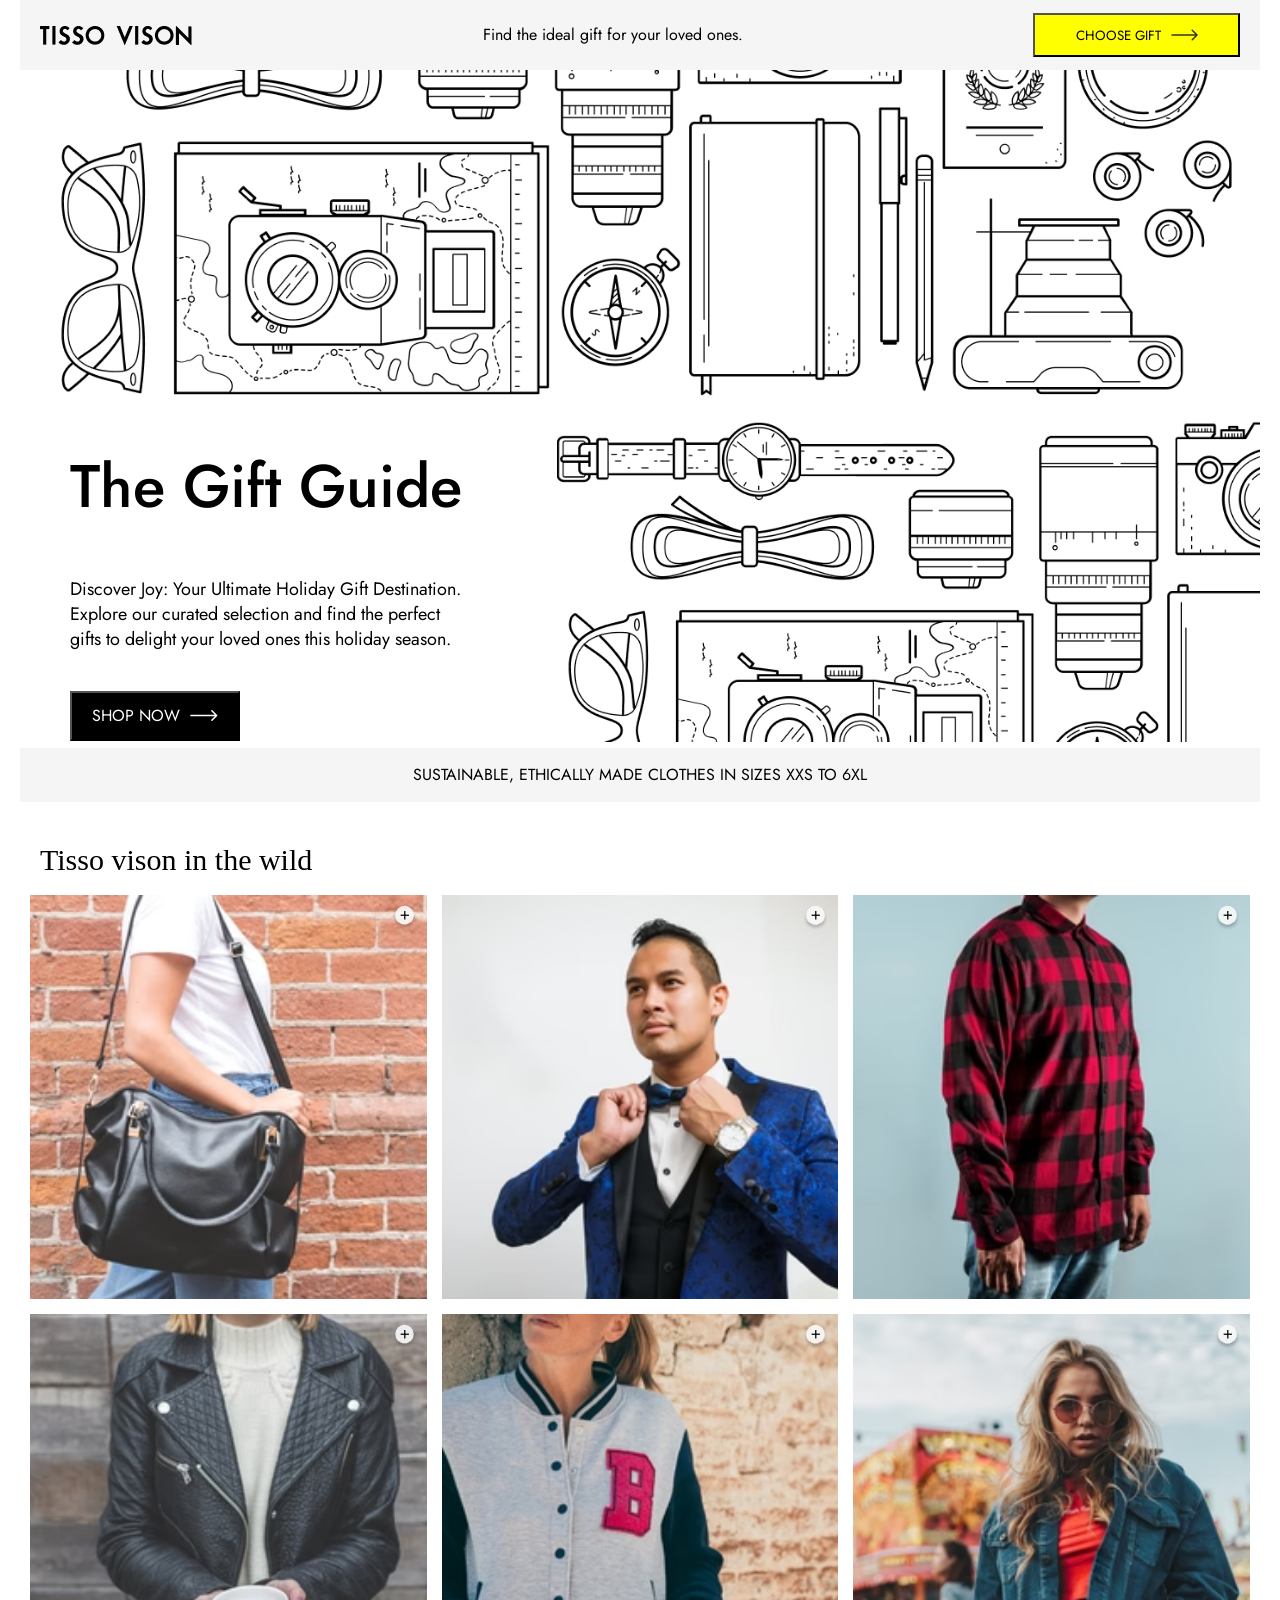
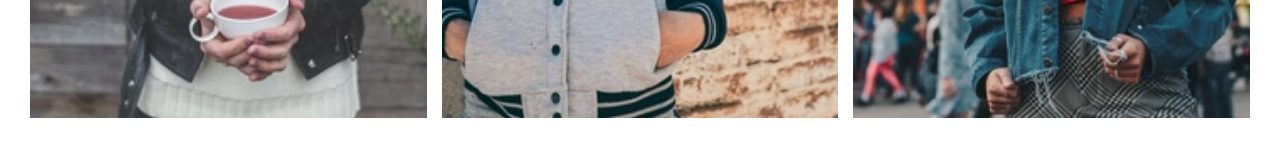
==== index.html @ 4277626e "newDeploy" ====
<!DOCTYPE html>
<html lang="en">

<head>
    <meta charset="UTF-8">
    <meta name="viewport" content="width=device-width, initial-scale=1.0">

    <title>Tisso Vison - Gift Guide</title>
    <meta name="description"
        content="Tisso Vision - Discover the ultimate holiday gift guide. Find sustainable, ethically made gifts for your loved ones.">
    <link rel="icon" type="image/png" href="/NewFolder/assets/favicon3.jpg">
    <link rel="stylesheet" href="https://cdnjs.cloudflare.com/ajax/libs/font-awesome/7.0.0/css/all.min.css"
        integrity="sha512-DxV+EoADOkOygM4IR9yXP8Sb2qwgidEmeqAEmDKIOfPRQZOWbXCzLC6vjbZyy0vPisbH2SyW27+ddLVCN+OMzQ=="
        crossorigin="anonymous" referrerpolicy="no-referrer" />

    <link href="https://fonts.googleapis.com/css2?family=Jost:wght@400;500;700&display=swap" rel="stylesheet">

    <meta property="og:title" content="Tisso Vision - Gift Guide">
    <meta property="og:description"
        content="Discover the ultimate holiday gift guide. Find sustainable, ethically made gifts for your loved ones.">
    <meta property="og:image" content="/NewFolder/assets/favicon3.jpg">
    <meta property="og:url" content="https://yourwebsite.com">
    <meta property="og:type" content="website">

    <meta name="twitter:card" content="summary_large_image">
    <meta name="twitter:title" content="Tisso Vison - Gift Guide">
    <meta name="twitter:description"
        content="Discover the ultimate holiday gift guide. Find sustainable, ethically made gifts for your loved ones.">
    <meta name="twitter:image" content="/NewFolder/assets/favicon3.jpg">

    <link rel="stylesheet" href="/NewFolder/styles/base.css">
    <link rel="stylesheet" href="/NewFolder/styles/header.css">
    <link rel="stylesheet" href="/NewFolder/styles/hero.css">
    <link rel="stylesheet" href="/NewFolder/styles/banner.css">
    <link rel="stylesheet" href="/NewFolder/styles/product.css">
    <link rel="stylesheet" href="/NewFolder/styles/modal.css">
    <link rel="stylesheet" href="/NewFolder/mediaqueries/ipad.css">
    <link rel="stylesheet" href="/NewFolder/mediaqueries/mobile.css">
    <link rel="stylesheet" href="/NewFolder/mediaqueries/laptop.css">
</head>

<body>
    <div class="header-wrapper">
        <div class="container">
            <div class="header-section">
                <div class="header-hamburger"><img src="/NewFolder/assets/hamBurger.svg" alt="menu"></div>
                <div class="header-logo"><img src="/NewFolder/assets/Logo.png" alt="Logo"></div>
                <div class="header-description">Find the ideal gift for your loved ones.</div>
                <div class="header-button"><button class="header-button">CHOOSE GIFT <img
                            src="/NewFolder/assets/ArrowBlack.svg" alt=""></button></div>
            </div>
        </div>
    </div>

    <div class="hero-wrapper">
        <div class="container">
            <div class="hero-part1">
                <div class="hero-image1"><img src="/NewFolder/assets/img01.jpg" alt="img1"></div>
            </div>
            <div class="hero-logo-mobile">The Gift Guide</div>
            <div class="hero-description-mobile">Discover Joy: Your Ultimate Holiday Gift Destination.</div>
            <div class="hero-part2">
                <div class="hero-part2-text">
                    <div class="hero-logo">The Gift Guide</div>
                    <div class="hero-description">Discover Joy: Your Ultimate Holiday Gift Destination. Explore our
                        curated selection and find the perfect gifts to delight your loved ones this holiday season.
                    </div>
                    <div class="hero-button"><button class="hero-button">Shop Now <img
                                src="/NewFolder/assets/ArrowWhite.svg" alt=""></button></div>
                </div>
                <div class="hero-part2-image"><img src="/NewFolder/assets/img02.jpg" alt="img2">
                    <button class="hero-button-mobile">Shop Now <img src="/NewFolder/assets/ArrowWhite.svg"
                            alt=""></button>
                </div>
            </div>
        </div>
    </div>

    <div class="banner-wrapper">
        <div class="container">
            <div class="banner-section">SUSTAINABLE, ETHICALLY MADE CLOTHES IN SIZES XXS TO 6XL</div>
            <div class="banner-section-mobile">SUSTAINABLE, ETHICALLY MADE ACTIVEWEAR</div>
        </div>
    </div>

    <div class="product-wrapper">
        <div class="container">
            <div class="product-section">
                <div class="product-logo">Tisso vison in the wild</div>
                <div class="product-imagebox">
                    <div class="imagebox" data-id="1"><img class="image-box-1" src="/NewFolder/assets/box1.png"
                            alt=""><img class="addicon-image" src="/NewFolder/assets/Addicon.svg" alt="addicon"
                            style="width: 25px; height: 25px;"></div>
                    <div class="imagebox" data-id="2"><img class="image-box-2" src="/NewFolder/assets/box2.png"
                            alt=""><img class="addicon-image" src="/NewFolder/assets/Addicon.svg" alt="addicon"
                            style="width: 25px; height: 25px;"></div>
                    <div class="imagebox" data-id="3"><img class="image-box-3" src="/NewFolder/assets/box3.png"
                            alt=""><img class="addicon-image" src="/NewFolder/assets/Addicon.svg" alt="addicon"
                            style="width: 25px; height: 25px;"></div>
                    <div class="imagebox" data-id="4"><img class="image-box-4" src="/NewFolder/assets/box4.png"
                            alt=""><img class="addicon-image" src="/NewFolder/assets/Addicon.svg" alt="addicon"
                            style="width: 25px; height: 25px;"></div>
                    <div class="imagebox" data-id="5"><img class="image-box-5" src="/NewFolder/assets/box5.png"
                            alt=""><img class="addicon-image" src="/NewFolder/assets/Addicon.svg" alt="addicon"
                            style="width: 25px; height: 25px;"></div>
                    <div class="imagebox" data-id="6"><img class="image-box-6" src="/NewFolder/assets/box6.png"
                            alt=""><img class="addicon-image" src="/NewFolder/assets/Addicon.svg" alt="addicon"
                            style="width: 25px; height: 25px;"></div>
                </div>
            </div>
        </div>
    </div>

    <div class="modal-overlay"></div>
    <div class="modal-wrapper">
        <div class="container">
            <div class="modal-section">
                <div class="modal-section-crossicon"><img src="/NewFolder/assets/closeicon.svg" alt=""></div>
                <div class="modal-section-part1">
                    <div class="modal-section-part1-image"><img src="" alt=""></div>
                    <div class="modal-section-part1-text">
                        <div class="modal-section-part1-logo"></div>
                        <div class="modal-section-part1-price">980,00€</div>
                        <div class="modal-section-part1-description">This one-piece swimsuit is crafted from jersey
                            featuring an allover micro Monogram motif in relief.</div>
                    </div>
                </div>
                <div class="modal-section-color">Color</div>
                <div class="modal-section-color-select">
                    <div class="modal-section-color1"
                        style="height: 42px; width: 5px; background-color: white; border-right: 0.1px solid black;">
                    </div>
                    <div class="modal-section-color1-name">White</div>
                    <div class="modal-section-color2"
                        style="height: 40px; width: 5px; background-color: black; border: 0.1px solid black"></div>
                    <div class="modal-section-color2-name">Black</div>
                </div>
                <div class="modal-section-size">Size</div>
                <div class="modal-section-sizechoice">
                    <select name="size" class="modal-section-sizechoicebar">
                        <option value="" disabled selected>Choose Size</option>
                        <option value="XS">XS</option>
                        <option value="S">S</option>
                        <option value="M">M</option>
                        <option value="L">L</option>
                        <option value="XL">XL</option>
                        <option value="XXL">XXL</option>
                    </select>
                    <div class="modal-section-sizechoice-icon"><img src="/NewFolder/assets/Vector.svg" alt=""
                            style="cursor: pointer;"></div>
                </div>
                <div class="modal-section-button"><button class="modal-section-button addtocart-button">Add To Cart <img
                            src="/NewFolder/assets/ArrowWhite.svg" alt=""></button></div>
            </div>
        </div>
    </div>

    <script src="/NewFolder/scripts/product.js"></script>
    <script src="/NewFolder/scripts/modal.js"></script>
</body>

</html>
---- NewFolder/styles/base.css ----
* {
    margin: 0%;
    padding: 0%;
    font-family: Jost;
}

.container {
    padding: 0px 20px;
}

body {
    max-width: 100%;
    gap: 0px;
    position: relative;
}
---- NewFolder/styles/header.css ----
.header-wrapper {
    width: 100%;
}

.header-hamburger {
    display: none;
}

.header-section {
    display: flex;
    align-items: center;
    justify-content: space-between;
    background: #f5f5f5;
    height: 70px;
    padding: 0px 20px;
}


.header-logo {
    width: 152px;
    height: 19px;
}

.header-description {
    width: 260px;
    height: 14px;
    font-family: Jost;
    font-weight: 400;
    font-style: Regular;
    font-size: 16px;
    line-height: 13.42px;
    letter-spacing: 0px;
    text-align: center;
    vertical-align: middle;
}

.header-button {
    display: flex;
    align-items: center;
    justify-content: center;
    width: 207px;
    height: 44px;
    top: 11.67px;
    left: 41px;
    background-color: yellow;
    cursor: pointer;
    transition: background-color 0.3s ease;
    gap: 10px;
}

.header-button:hover {
    background-color: white;
}
---- NewFolder/styles/hero.css ----
.hero-part1 {
    display: flex;
    align-items: center;
    justify-content: center;
    margin: 0%;
    padding: 0%;
    gap: 0%;
}

.hero-part1 img {
    max-width: 100%;
    max-height: 100%;
    object-fit: cover;
}


.hero-part2 {
    display: flex;
    max-width: 100%;
    max-height: 100%;
    margin: 0px;
}

.hero-part2-text {
    width: 38%;
    margin-top: 20px;
    padding-left: 50px;
}

.hero-part2-image {
    max-width: 100%;
    max-height: 100%;
}

.hero-part2-image img {
    max-width: 100%;
    object-fit: cover;
}

.hero-logo {
    width: 459px;
    height: 70px;
    top: 489px;
    left: 67px;
    font-family: Jost;
    font-weight: 500;
    font-style: Medium;
    font-size: 60px;
    line-height: 100%;
    letter-spacing: 0px;
    vertical-align: middle;
    margin-top: 25px;
}

.hero-description {
    width: 403px;
    height: 84px;
    top: 609px;
    left: 67px;
    font-family: Jost;
    font-weight: 400;
    font-style: Regular;
    font-size: 18px;
    line-height: 140%;
    letter-spacing: 0px;
    vertical-align: middle;
    margin-top: 50px;
    margin-bottom: 30px;
}

.hero-button,
.hero-button-mobile {
    display: flex;
    align-items: center;
    justify-content: center;
    gap: 10px;
    top: 14.26px;
    left: 55.07px;
    font-family: Jost;
    font-weight: 400;
    font-style: Regular;
    font-size: 16px;
    line-height: 20.48px;
    letter-spacing: 0px;
    text-align: center;
    vertical-align: middle;
    text-transform: uppercase;
    width: 170px;
    height: 50px;
    background-color: black;
    color: white;
    cursor: pointer;
    transition: background-color 0.3s ease;
}

.hero-button:hover,
.hero-button-mobile:hover {
    background-color: white;
    color: black;
}

.hero-logo-mobile,
.hero-description-mobile,
.hero-button-mobile {
    display: none;
}
---- NewFolder/styles/banner.css ----
.banner-section,
.banner-section-mobile {
    font-family: Jost;
    font-weight: 400;
    font-style: Regular;
    font-size: 16px;
    line-height: 13.42px;
    letter-spacing: 0px;
    text-align: center;
    vertical-align: middle;
    background-color: #f5f5f5;
    max-width: 100%;
    height: 34px;
    padding-top: 10px;
    padding-right: 50px;
    padding-bottom: 10px;
    padding-left: 50px;
    gap: 375px;
    display: flex;
    align-items: center;
    justify-content: center;
}

.banner-section-mobile {
    display: none;
}
---- NewFolder/styles/product.css ----
.product-section {
    margin: 40px 0px;
    max-width: 100%;
}

.product-logo {
    margin-left: 20px;
    width: 372px;
    height: 43px;
    font-family: Lustria;
    font-weight: 400;
    font-style: Regular;
    font-size: 30px;
    line-height: 120%;
    letter-spacing: 0px;
    vertical-align: middle;
    margin-bottom: 10px;
}

.product-imagebox {
    display: grid;
    grid-template-columns: repeat(3, auto);
    gap: 15px;
    margin-left: 10px;
    margin-right: 10px;
}

.imagebox {
    width: 100%;
    height: 404px;
    position: relative;
}

.imagebox img {
    width: 100%;
    height: 100%;
    object-fit: cover;
}

.addicon-image {
    width: 25px;
    height: 25px;
    position: absolute;
    top: 10px;
    right: 10px;
    cursor: pointer;
}
---- NewFolder/styles/modal.css ----
.modal-wrapper {
    display: none;
    background-color: #f5f5f5;
    width: 311px;
    height: 447px;
    margin-left: 35%;
    margin-bottom: 10%;
    position: fixed;
    top: 50%;
    right: 25%;
    transform: translate(-50%, -50%);
    z-index: 1000;
}

.modal-overlay {
    display: none;
    position: fixed;
    top: 0;
    left: 0;
    width: 100%;
    height: 100%;
    background: rgba(0, 0, 0, 0.4);
    backdrop-filter: blur(5px);
    z-index: 999;
}

.modal-section-crossicon {
    display: flex;
    align-items: center;
    justify-content: end;
    padding-top: 10px;
    cursor: pointer;
}

.modal-section-part1 {
    display: flex;
    align-items: center;
    justify-content: center;
}

.modal-section-part1-image {
    width: 350px;
    height: 140px;
    top: 36px;
    left: 17px;

}

.modal-section-part1-image img {
    object-fit: cover;
    width: 100%;
    height: 100%;
}

.modal-section-part1-text {
    margin-left: 6px;
}

.modal-section-part1-logo {
    width: 136px;
    height: 19px;
    top: 49px;
    left: 145px;
    font-family: Jost;
    font-weight: 300;
    font-style: Light;
    font-size: 16px;
    line-height: 120%;
    letter-spacing: 0px;
    vertical-align: middle;
}

.modal-section-part1-price {
    width: 64;
    height: 19;
    top: 88px;
    left: 145px;
    font-family: Lustria;
    font-weight: 400;
    font-style: Regular;
    font-size: 16px;
    line-height: 120%;
    letter-spacing: 0px;
    vertical-align: middle;
    margin-top: 7px;
}

.modal-section-part1-description {
    width: 146px;
    height: 60px;
    top: 119px;
    left: 145px;
    font-family: Jost;
    font-weight: 300;
    font-style: Light;
    font-size: 14px;
    line-height: 110.00000000000001%;
    letter-spacing: -1%;
    margin-top: 7px;
}

.modal-section-color {
    display: flex;
    align-items: center;
    justify-content: flex-start;
    width: 33;
    height: 18px;
    margin-top: 15px;
    margin-bottom: 10px;
    font-family: Jost;
    font-weight: 400;
    font-style: Regular;
    font-size: 14px;
    line-height: 130%;
    letter-spacing: 0%;
}

.modal-section-color-select {
    border: 1px solid black;
    display: flex;
    align-items: center;
}

.modal-section-color1-name {
    width: 122px;
    height: 40px;
    top: 35px;
    left: 15px;
    padding-left: 10px;
    cursor: pointer;
    display: flex;
    align-items: center;
    justify-content: flex-start;
}

.modal-section-color2-name {
    width: 122px;
    height: 40px;
    top: 35px;
    left: 15px;
    padding-left: 10px;
    cursor: pointer;
    display: flex;
    align-items: center;
    justify-content: flex-start;
}

.modal-section-size {
    margin-top: 15px;
    margin-bottom: 10px;
}

.modal-section-sizechoice {
    width: 271px;
    height: 40.1px;
    top: 24.35px;
    border-width: 0.5px;
    display: flex;
    align-items: center;
}

.modal-section-sizechoice-icon {
    border: 0.5px solid black;
    border-left: none;
    width: 40px;
    height: 40px;
    display: flex;
    align-items: center;
    justify-content: center;
}

.modal-section-sizechoicebar {
    width: 100%;
    height: 42px;
    top: 35px;
    left: 13px;
    font-family: Jost;
    font-weight: 400;
    font-style: Regular;
    font-size: 16px;
    line-height: 100%;
    letter-spacing: -2%;
    vertical-align: middle;
    display: flex;
    align-items: center;
    justify-content: center;
    appearance: none;
    border: 0.5px solid rgb(0, 0, 0);
    padding-left: 10px;
    border-radius: 0%;
}

.modal-section-button {
    width: 271px;
    height: 45px;
    top: 377px;
    left: 20px;
    color: white;
    display: flex;
    align-items: center;
    justify-content: center;
    gap: 10px;
    cursor: pointer;
    border: none;
    margin-top: 30px;
}

.addtocart-button {
    background-color: black;
    border: 1px solid black;
}

.addtocart-button:hover {
    background-color: white;
    color: black;
}
---- NewFolder/mediaqueries/ipad.css ----
@media (min-width: 768px) and (max-width: 1022px) {
    .hero-logo {
        max-width: 300px;
        height: 40px;
        font-size: 40px;
        margin: 0px;
    }

    .hero-description {
        max-width: 280px;
        height: 70px;
        font-size: 16px;
        margin: 10px 0px;
        margin-top: 20px;
    }

    .hero-button {
        display: none;
    }

    .hero-part2-text {
        padding-left: 35px;
    }
}
---- NewFolder/mediaqueries/mobile.css ----
@media (min-width: 375px)and (max-width: 1024px) {
    .header-hamburger {
        display: flex;
    }

    .header-description,
    .header-button,
    .hero-image1,
    .hero-description,
    .hero-button,
    .banner-section,
    .hero-part2-text {
        display: none;
    }

    .header-section {
        display: flex;
        align-items: center;
        justify-content: flex-start;
        gap: 30%;
    }

    .hero-logo-mobile {
        display: flex;
        align-items: center;
        justify-content: center;
        width: 100%;
        height: 30px;
        margin-top: 39px;
        left: 88.78px;
        font-family: Jost;
        font-weight: 500;
        font-style: Medium;
        font-size: 30px;
        line-height: 100%;
        letter-spacing: 0px;
        text-align: center;
        vertical-align: middle;
    }

    .hero-description-mobile {
        width: 100%;
        display: flex;
        align-items: center;
        justify-content: center;
        width: 100%;
        height: 42px;
        margin-top: 19px;
        left: 16.78px;
        font-family: Jost;
        font-weight: 400;
        font-style: Regular;
        font-size: 16px;
        line-height: 130%;
        letter-spacing: 0px;
        text-align: center;
    }



    .hero-button-mobile {
        position: absolute;
        top: 75%;
        left: 50%;
        transform: translateX(-50%);
        background-color: #000;
        color: #fff;
        border: none;
        cursor: pointer;
        font-size: 16px;
        height: 35px;
        padding-top: 0.5%;
        display: flex;
        align-items: center;
        justify-content: center;
    }

    .hero-button-mobile img {
        width: 28px;
    }

    .product-imagebox {
        grid-template-columns: repeat(2, 1fr);
    }

    .modal-wrapper {
        top: 50%;
        left: 15%;
    }

    .hero-part2 {
        width: 100%;
        max-width: 100%;
        position: relative;
        height: 315px;
        margin-bottom: 20px;
    }

    .hero-part2-image {
        position: relative;
        display: inline-block;
        width: 100%;
        height: 315px;
    }

    .hero-part2-image img {
        object-fit: cover;
        width: 100%;
        height: 100%;
    }

    .hero-button-mobile {
        position: absolute;
        bottom: 30px;
        left: 50%;
        transform: translateX(-50%);
        display: flex;
        align-items: center;
        justify-content: center;
        height: 50px;
    }

    .hero-button-mobile img {
        width: 40px;
        height: 20px;
    }

    .product-logo {
        display: flex;
        align-items: center;
        justify-content: center;
        width: 100%;
    }
}
---- NewFolder/mediaqueries/laptop.css ----
@media (min-width: 1024px)and (max-width: 1140px) {
    .hero-part2-text {
        max-width: 38%;
    }

    .hero-logo {

        margin: 0px;
    }

    .hero-description {
        max-width: 390px;
        margin: 0px 0px;
        padding: 0px;
        margin-bottom: 20px;
    }

    .hero-button {
        margin: 0px;
        padding: 0px;
    }
}
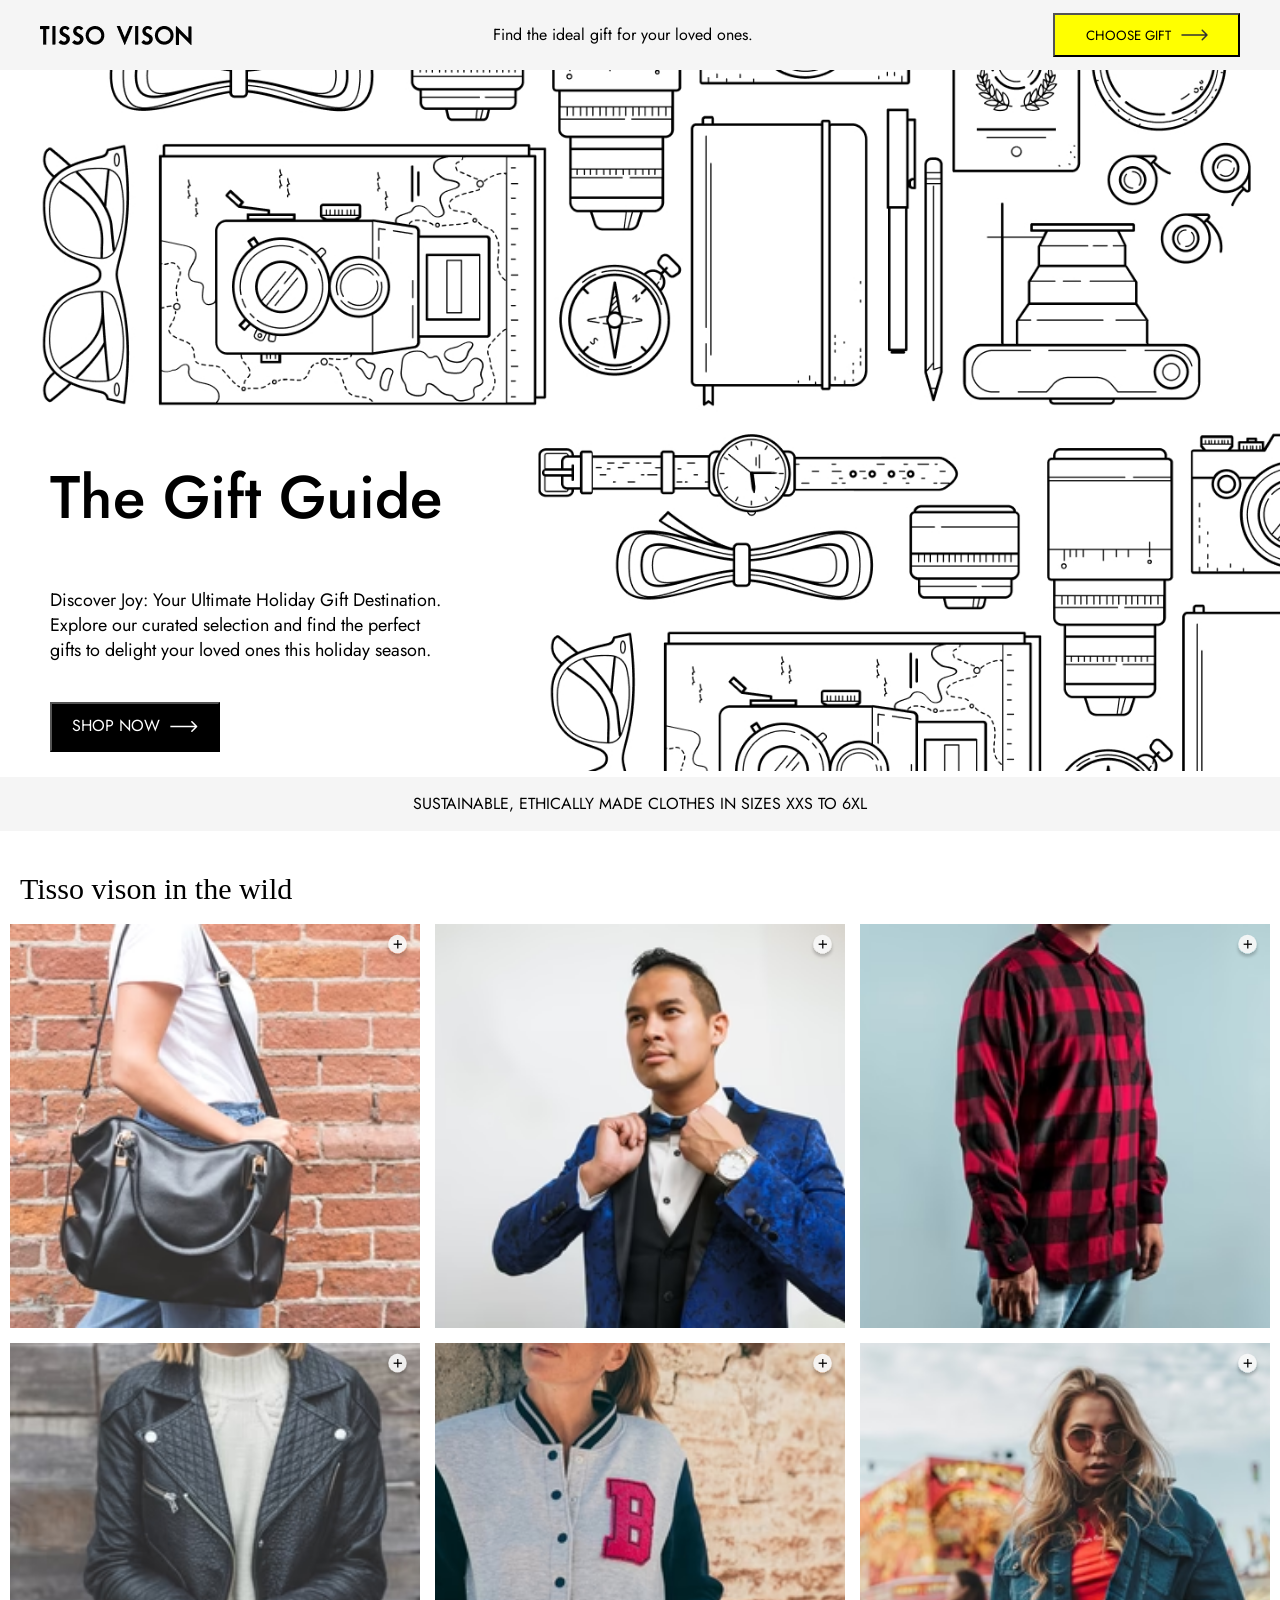
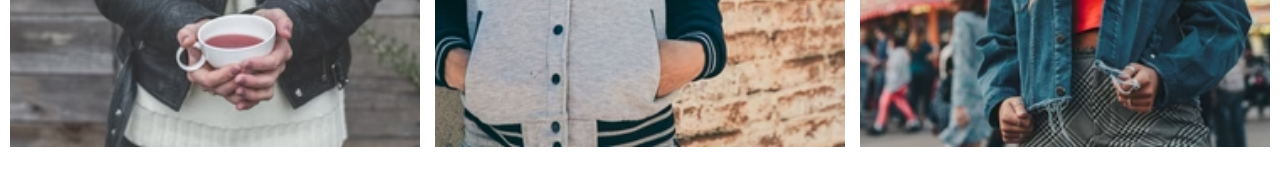
==== commit ea3cdf37: "FinalDeploy" ====
--- a/index.html
+++ b/index.html
@@ -41,17 +41,21 @@
 
 <body>
     <div class="header-wrapper">
-        <div class="container">
-            <div class="header-section">
-                <div class="header-hamburger"><img src="/NewFolder/assets/hamBurger.svg" alt="menu"></div>
-                <div class="header-logo"><img src="/NewFolder/assets/Logo.png" alt="Logo"></div>
-                <div class="header-description">Find the ideal gift for your loved ones.</div>
-                <div class="header-button"><button class="header-button">CHOOSE GIFT <img
-                            src="/NewFolder/assets/ArrowBlack.svg" alt=""></button></div>
-            </div>
-        </div>
+  <div class="container">
+    <div class="header-section">
+      <div class="header-hamburger"><img src="/NewFolder/assets/hamBurger.svg" alt="menu"></div>
+      <div class="header-logo-mobile"><img src="/NewFolder/assets/Logo.png" alt="Logo"></div>
+      <div class="header-logo"><img src="/NewFolder/assets/Logo.png" alt="Logo"></div>
+      <div class="header-description">Find the ideal gift for your loved ones.</div>
+      <div class="header-button"><button class="header-button">CHOOSE GIFT <img src="/NewFolder/assets/ArrowBlack.svg" alt=""></button></div>
     </div>
+  </div>
 
+  <div class="dropdown-menu">
+    <p class="dropdown-text">Find the ideal gift for your loved ones.</p>
+    <button class="dropdown-button">CHOOSE GIFT <img src="/NewFolder/assets/ArrowBlack.svg" alt=""></button>
+  </div>
+</div>
     <div class="hero-wrapper">
         <div class="container">
             <div class="hero-part1">
@@ -149,14 +153,13 @@
                     <div class="modal-section-sizechoice-icon"><img src="/NewFolder/assets/Vector.svg" alt=""
                             style="cursor: pointer;"></div>
                 </div>
-                <div class="modal-section-button"><button class="modal-section-button addtocart-button">Add To Cart <img
-                            src="/NewFolder/assets/ArrowWhite.svg" alt=""></button></div>
+                <div class="modal-section-button"><button class="modal-section-button addtocart-button">Add To Cart <img src="/NewFolder/assets/ArrowWhite.svg" alt=""></button></div>
             </div>
         </div>
     </div>
 
     <script src="/NewFolder/scripts/product.js"></script>
     <script src="/NewFolder/scripts/modal.js"></script>
+    <script src="/NewFolder/scripts/hamburger.js"></script>
 </body>
-
 </html>
--- a/NewFolder/styles/base.css
+++ b/NewFolder/styles/base.css
@@ -4,9 +4,6 @@
     font-family: Jost;
 }
 
-.container {
-    padding: 0px 20px;
-}
 
 body {
     max-width: 100%;
--- a/NewFolder/styles/header.css
+++ b/NewFolder/styles/header.css
@@ -2,7 +2,9 @@
     width: 100%;
 }
 
-.header-hamburger {
+.header-hamburger,
+.dropdown-menu,
+.header-logo-mobile {
     display: none;
 }
 
@@ -12,7 +14,7 @@
     justify-content: space-between;
     background: #f5f5f5;
     height: 70px;
-    padding: 0px 20px;
+    padding: 0px 40px;
 }
 
 
@@ -33,12 +35,12 @@
     text-align: center;
     vertical-align: middle;
 }
-
+.dropdown-button,
 .header-button {
     display: flex;
     align-items: center;
     justify-content: center;
-    width: 207px;
+    width: 187px;
     height: 44px;
     top: 11.67px;
     left: 41px;
@@ -48,6 +50,7 @@
     gap: 10px;
 }
 
-.header-button:hover {
+.header-button:hover,
+.dropdown-button:hover {
     background-color: white;
 }
--- a/NewFolder/styles/modal.css
+++ b/NewFolder/styles/modal.css
@@ -1,7 +1,7 @@
 .modal-wrapper {
     display: none;
     background-color: #f5f5f5;
-    width: 311px;
+    width: 321px;
     height: 447px;
     margin-left: 35%;
     margin-bottom: 10%;
@@ -29,6 +29,7 @@
     align-items: center;
     justify-content: end;
     padding-top: 10px;
+    padding-right: 10px;
     cursor: pointer;
 }
 
@@ -39,11 +40,11 @@
 }
 
 .modal-section-part1-image {
-    width: 350px;
-    height: 140px;
+    max-width: 350px;
+    height: 150px;
     top: 36px;
     left: 17px;
-
+    margin-left: 10px;
 }
 
 .modal-section-part1-image img {
@@ -113,16 +114,19 @@
     font-size: 14px;
     line-height: 130%;
     letter-spacing: 0%;
+    margin-left: 10px;
 }
 
 .modal-section-color-select {
     border: 1px solid black;
     display: flex;
     align-items: center;
+    margin-left: 10px;
+    margin-right: 10px;
 }
 
 .modal-section-color1-name {
-    width: 122px;
+    width: 145px;
     height: 40px;
     top: 35px;
     left: 15px;
@@ -148,15 +152,17 @@
 .modal-section-size {
     margin-top: 15px;
     margin-bottom: 10px;
+    margin-left: 10px;
 }
 
 .modal-section-sizechoice {
-    width: 271px;
+    width: 301px;
     height: 40.1px;
     top: 24.35px;
     border-width: 0.5px;
     display: flex;
     align-items: center;
+    margin-left: 10px;
 }
 
 .modal-section-sizechoice-icon {
@@ -191,7 +197,7 @@
 }
 
 .modal-section-button {
-    width: 271px;
+    width: 281px;
     height: 45px;
     top: 377px;
     left: 20px;
@@ -202,7 +208,8 @@
     gap: 10px;
     cursor: pointer;
     border: none;
-    margin-top: 30px;
+    margin-top: 20px;
+    margin-left: 10px;
 }
 
 .addtocart-button {
--- a/NewFolder/mediaqueries/mobile.css
+++ b/NewFolder/mediaqueries/mobile.css
@@ -1,4 +1,4 @@
-@media (min-width: 375px)and (max-width: 1024px) {
+@media (min-width: 375px)and (max-width: 1020px) {
     .header-hamburger {
         display: flex;
     }
@@ -9,7 +9,8 @@
     .hero-description,
     .hero-button,
     .banner-section,
-    .hero-part2-text {
+    .hero-part2-text,
+    .header-logo {
         display: none;
     }
 
@@ -17,7 +18,12 @@
         display: flex;
         align-items: center;
         justify-content: flex-start;
-        gap: 30%;
+        gap: 33%;
+    }
+    .header-logo-mobile{
+        display: flex;
+        align-items: center;
+        justify-content: center;
     }
 
     .hero-logo-mobile {
@@ -131,4 +137,13 @@
         justify-content: center;
         width: 100%;
     }
+    .dropdown-menu{
+        display: none;
+        align-items: center;
+        justify-content: center;
+        flex-direction: column;
+        margin: 0px;
+        padding-bottom: 20px;
+        border: 1px solid black;
+    }
 }
--- a/NewFolder/mediaqueries/laptop.css
+++ b/NewFolder/mediaqueries/laptop.css
@@ -1,22 +1,33 @@
-@media (min-width: 1024px)and (max-width: 1140px) {
+@media (min-width: 1023px)and (max-width: 1140px) {
     .hero-part2-text {
         max-width: 38%;
+        padding-left: 50px;
     }
 
     .hero-logo {
-
         margin: 0px;
+        font-size: 50px;
+    }
+    .hero-part2-text {
+        margin: 0px;
+        padding: 0px;
+        padding-left: 50px;
+        margin-top: 30px;
     }
 
     .hero-description {
-        max-width: 390px;
+        max-width: 370px;
         margin: 0px 0px;
         padding: 0px;
-        margin-bottom: 20px;
+        margin-bottom: 30px;
     }
 
     .hero-button {
         margin: 0px;
         padding: 0px;
     }
+
+    .header-section{
+        padding: 0px 60px;
+    }
 }
